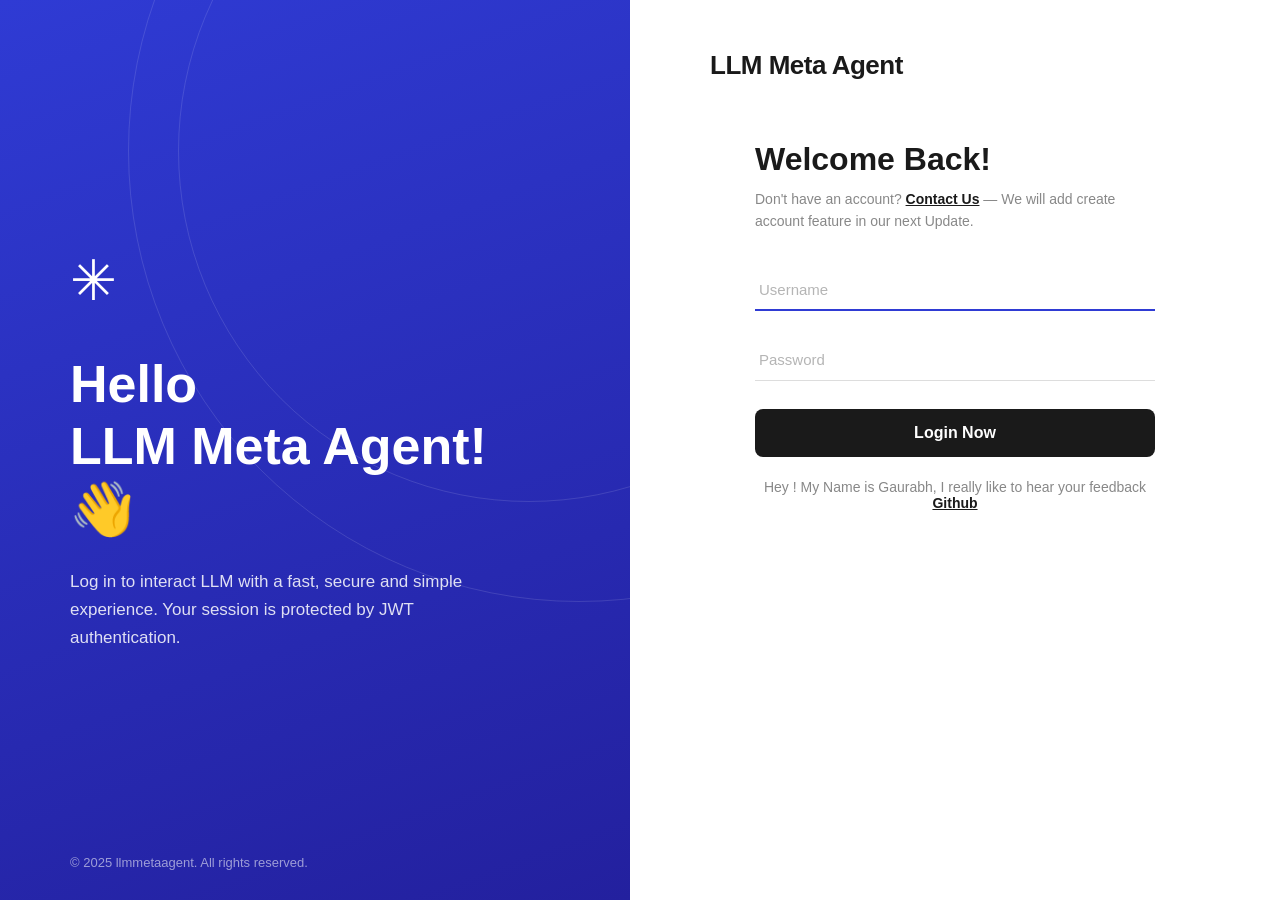
==== src/main/resources/static/login.html @ 144e79e6 "docs & config: update README.md and add test.html to gitignore" ====
<!DOCTYPE html>
<html lang="en">
<head>
    <meta charset="UTF-8">
    <meta name="viewport" content="width=device-width, initial-scale=1.0">
    <title>Sign In</title>
    <style>
        * { margin: 0; padding: 0; box-sizing: border-box; }

        body {
            font-family: 'Segoe UI', Arial, sans-serif;
            min-height: 100vh;
            display: flex;
        }

        /* ── LEFT: brand panel ── */
        .brand-panel {
            flex: 1;
            background: linear-gradient(160deg, #2f3bd4 0%, #23209e 100%);
            color: white;
            display: flex;
            flex-direction: column;
            justify-content: center;
            padding: 60px 70px;
            position: relative;
            overflow: hidden;
        }

        /* decorative curved lines (like  background arcs) */
        .brand-panel::before,
        .brand-panel::after {
            content: "";
            position: absolute;
            border: 1px solid rgba(255,255,255,0.12);
            border-radius: 50%;
        }

        .brand-panel::before {
            width: 700px; height: 700px;
            top: -200px; right: -250px;
        }

        .brand-panel::after {
            width: 900px; height: 900px;
            top: -300px; right: -400px;
        }

        .brand-icon {
            font-size: 56px;
            margin-bottom: 40px;
        }

        .brand-panel h1 {
            font-size: 52px;
            line-height: 1.2;
            margin-bottom: 28px;
            position: relative;
        }

        .brand-panel p {
            font-size: 17px;
            line-height: 1.65;
            opacity: 0.85;
            max-width: 420px;
            position: relative;
        }

        .copyright {
            position: absolute;
            bottom: 30px;
            left: 70px;
            font-size: 13px;
            opacity: 0.55;
        }

        /* ── RIGHT: form panel ── */
        .form-panel {
            flex: 1;
            background: white;
            display: flex;
            flex-direction: column;
            padding: 50px 80px;
            overflow-y: auto;
        }

        .form-logo {
            font-size: 26px;
            font-weight: 800;
            color: #1a1a1a;
            letter-spacing: -0.5px;
            margin-bottom: 60px;
        }

        .form-content {
            max-width: 400px;
            width: 100%;
            margin: 0 auto;
        }

        .form-content h1 {
            font-size: 32px;
            color: #1a1a1a;
            margin-bottom: 10px;
        }

        .form-content .register-line {
            font-size: 14px;
            color: #888;
            line-height: 1.6;
            margin-bottom: 36px;
        }

        .form-content .register-link {
            color: #1a1a1a;
            font-weight: 600;
            text-decoration: underline;
        }

        /* fields — underline style like SaleSkip */
        .field { margin-bottom: 28px; }

        .field input {
            width: 100%;
            padding: 12px 4px;
            border: none;
            border-bottom: 1.5px solid #ddd;
            font-size: 15px;
            color: #222;
            background: transparent;
            transition: border-color 0.2s;
        }

        .field input:focus {
            outline: none;
            border-bottom: 2px solid #2f3bd4;
            padding-bottom: 11px;      /* compensate border thickness */
        }

        .field input::placeholder { color: #b5b5b5; }

        /* error — Lambda style inline red text */
        #errorMsg {
            display: none;
            color: #e5493a;
            font-size: 14px;
            margin-bottom: 20px;
        }
        #errorMsg::before { content: "ⓘ "; }

        /* dark CTA */
        .login-btn {
            width: 100%;
            padding: 15px;
            background: #1a1a1a;
            color: white;
            border: none;
            border-radius: 8px;
            font-size: 16px;
            font-weight: 600;
            cursor: pointer;
            transition: background 0.2s, transform 0.15s;
        }

        .login-btn:hover { background: #000; transform: translateY(-1px); }

        .forgot {
            text-align: center;
            margin-top: 22px;
            font-size: 14px;
            color: #888;
        }

        .forgot a { color: #1a1a1a; font-weight: 600; }

        @media (max-width: 800px) {
            .brand-panel { display: none; }
        }
    </style>
</head>
<body>

    <!-- LEFT brand panel -->
    <div class="brand-panel">
        <div class="brand-icon">✳</div>
        <h1>Hello<br>LLM Meta Agent! 👋</h1>
        <p>Log in to interact LLM with a fast, secure and
           simple experience. Your session is protected by JWT authentication.</p>
        <div class="copyright">© 2025 llmmetaagent. All rights reserved.</div>
    </div>

    <!-- RIGHT form panel -->
    <div class="form-panel">
        <div class="form-logo">LLM Meta Agent</div>

        <div class="form-content">
            <h1>Welcome Back!</h1>
            <p class="register-line">
                Don't have an account?
                <a class="register-link" href="github.com/gaurabhkr"> Contact Us</a> —
                We will add create account feature in our next Update.
            </p>

            <div id="errorMsg">Incorrect username or password. Please check and try again</div>

            <form action="/api/login" method="POST">
                <div class="field">
                    <input type="text" id="username" name="username"
                           placeholder="Username" required autofocus>
                </div>

                <div class="field">
                    <input type="password" id="password" name="password"
                           placeholder="Password" required>
                </div>

                <button type="submit" class="login-btn">Login Now</button>
            </form>

            <p class="forgot">Hey ! My Name is Gaurabh, I really like to hear your feedback <a href="github.com/gaurabhkr">Github</a></p>
        </div>
    </div>

    <script>
        if (window.location.search.includes("error=true")) {
            document.getElementById("errorMsg").style.display = "block";
        }
    </script>

</body>
</html>
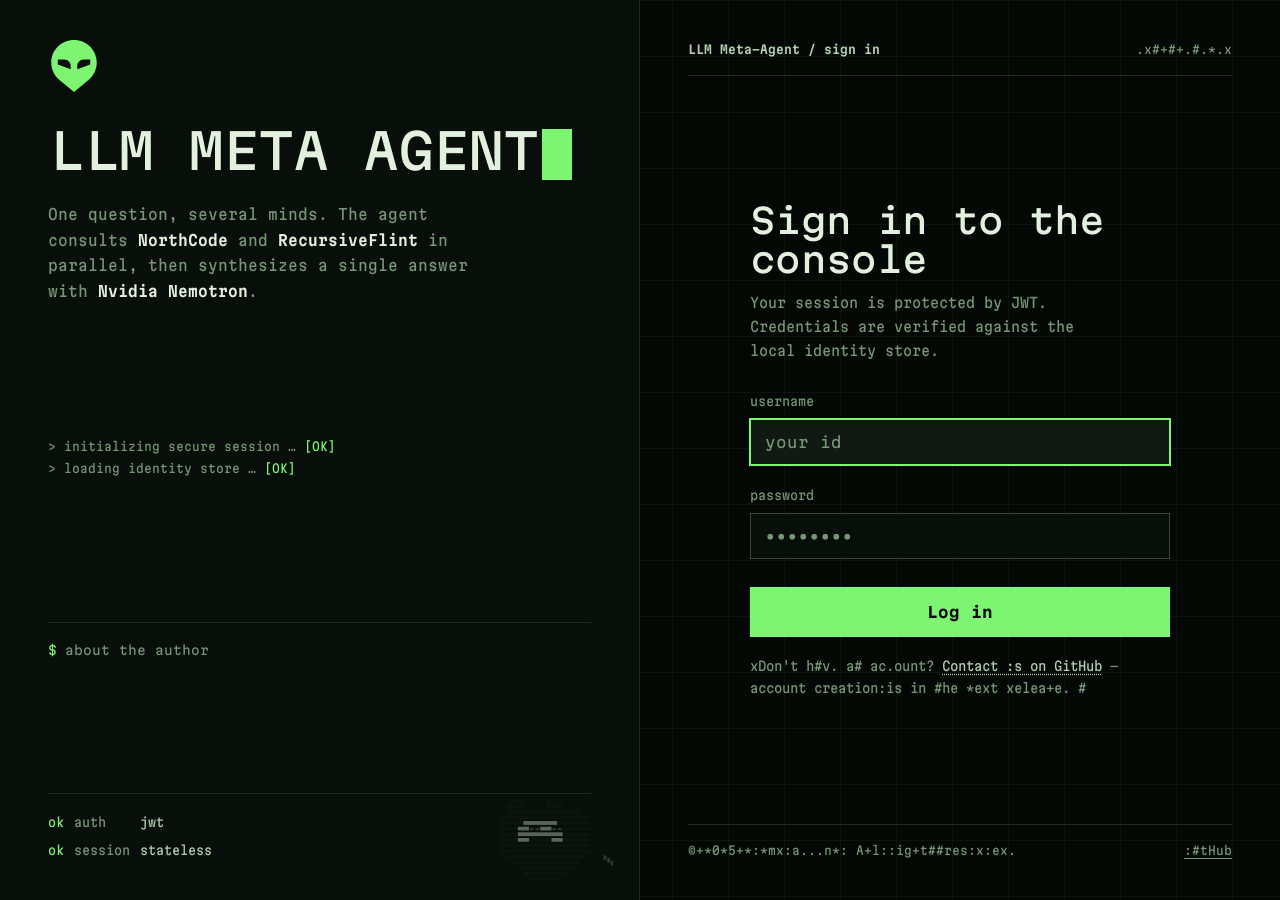
==== commit 3a49fb6e: "Update .gitignore, index.html, and login.html" ====
--- a/src/main/resources/static/login.html
+++ b/src/main/resources/static/login.html
@@ -1,230 +1,864 @@
 <!DOCTYPE html>
 <html lang="en">
 <head>
-    <meta charset="UTF-8">
-    <meta name="viewport" content="width=device-width, initial-scale=1.0">
-    <title>Sign In</title>
-    <style>
-        * { margin: 0; padding: 0; box-sizing: border-box; }
-
-        body {
-            font-family: 'Segoe UI', Arial, sans-serif;
-            min-height: 100vh;
-            display: flex;
-        }
-
-        /* ── LEFT: brand panel ── */
-        .brand-panel {
-            flex: 1;
-            background: linear-gradient(160deg, #2f3bd4 0%, #23209e 100%);
-            color: white;
-            display: flex;
-            flex-direction: column;
-            justify-content: center;
-            padding: 60px 70px;
-            position: relative;
-            overflow: hidden;
-        }
-
-        /* decorative curved lines (like  background arcs) */
-        .brand-panel::before,
-        .brand-panel::after {
-            content: "";
-            position: absolute;
-            border: 1px solid rgba(255,255,255,0.12);
-            border-radius: 50%;
-        }
-
-        .brand-panel::before {
-            width: 700px; height: 700px;
-            top: -200px; right: -250px;
-        }
-
-        .brand-panel::after {
-            width: 900px; height: 900px;
-            top: -300px; right: -400px;
-        }
-
-        .brand-icon {
-            font-size: 56px;
-            margin-bottom: 40px;
-        }
-
-        .brand-panel h1 {
-            font-size: 52px;
-            line-height: 1.2;
-            margin-bottom: 28px;
-            position: relative;
-        }
-
-        .brand-panel p {
-            font-size: 17px;
-            line-height: 1.65;
-            opacity: 0.85;
-            max-width: 420px;
-            position: relative;
-        }
-
-        .copyright {
-            position: absolute;
-            bottom: 30px;
-            left: 70px;
-            font-size: 13px;
-            opacity: 0.55;
-        }
-
-        /* ── RIGHT: form panel ── */
-        .form-panel {
-            flex: 1;
-            background: white;
-            display: flex;
-            flex-direction: column;
-            padding: 50px 80px;
-            overflow-y: auto;
-        }
-
-        .form-logo {
-            font-size: 26px;
-            font-weight: 800;
-            color: #1a1a1a;
-            letter-spacing: -0.5px;
-            margin-bottom: 60px;
-        }
-
-        .form-content {
-            max-width: 400px;
-            width: 100%;
-            margin: 0 auto;
-        }
-
-        .form-content h1 {
-            font-size: 32px;
-            color: #1a1a1a;
-            margin-bottom: 10px;
-        }
-
-        .form-content .register-line {
-            font-size: 14px;
-            color: #888;
-            line-height: 1.6;
-            margin-bottom: 36px;
-        }
-
-        .form-content .register-link {
-            color: #1a1a1a;
-            font-weight: 600;
-            text-decoration: underline;
-        }
-
-        /* fields — underline style like SaleSkip */
-        .field { margin-bottom: 28px; }
-
-        .field input {
-            width: 100%;
-            padding: 12px 4px;
-            border: none;
-            border-bottom: 1.5px solid #ddd;
-            font-size: 15px;
-            color: #222;
-            background: transparent;
-            transition: border-color 0.2s;
-        }
-
-        .field input:focus {
-            outline: none;
-            border-bottom: 2px solid #2f3bd4;
-            padding-bottom: 11px;      /* compensate border thickness */
-        }
-
-        .field input::placeholder { color: #b5b5b5; }
-
-        /* error — Lambda style inline red text */
-        #errorMsg {
-            display: none;
-            color: #e5493a;
-            font-size: 14px;
-            margin-bottom: 20px;
-        }
-        #errorMsg::before { content: "ⓘ "; }
-
-        /* dark CTA */
-        .login-btn {
-            width: 100%;
-            padding: 15px;
-            background: #1a1a1a;
-            color: white;
-            border: none;
-            border-radius: 8px;
-            font-size: 16px;
-            font-weight: 600;
-            cursor: pointer;
-            transition: background 0.2s, transform 0.15s;
-        }
-
-        .login-btn:hover { background: #000; transform: translateY(-1px); }
-
-        .forgot {
-            text-align: center;
-            margin-top: 22px;
-            font-size: 14px;
-            color: #888;
-        }
-
-        .forgot a { color: #1a1a1a; font-weight: 600; }
-
-        @media (max-width: 800px) {
-            .brand-panel { display: none; }
-        }
-    </style>
+<meta charset="UTF-8">
+<meta name="viewport" content="width=device-width, initial-scale=1.0">
+<title>LLM Meta-Agent — Sign in</title>
+<meta name="description" content="Sign in to the LLM Meta-Agent console. JWT-protected, stateless session.">
+<link rel="preconnect" href="https://fonts.googleapis.com">
+<link rel="preconnect" href="https://fonts.gstatic.com" crossorigin>
+<link href="https://fonts.googleapis.com/css2?family=Martian+Mono:wdth,wght@75..112.5,400..700&display=swap" rel="stylesheet">
+<style>
+/* Hallmark · v2.0.0 · theme: terminal · deal: manual (no Node) · redesign: full · file: login.html */
+/* critique: dense two-column console sign-in; left pane carries brand and ambient motion, right pane the form */
+/* ════════════════════════════════════════════════════════════
+   LLM Meta-Agent — terminal-inspired sign-in
+   One ground, one ink, one accent. Martian Mono only.
+   Square corners, crisp borders, faint grid texture; no scanlines.
+   ════════════════════════════════════════════════════════════ */
+:root {
+  --color-paper: oklch(12.5% 0.012 150);
+  --color-paper-2: oklch(16% 0.016 150);
+  --color-paper-3: oklch(20.5% 0.022 150);
+  --color-ink: oklch(94% 0.03 140);
+  --color-ink-2: oklch(82% 0.05 142);
+  --color-muted: oklch(64% 0.06 145);
+  --color-rule: oklch(27% 0.028 148);
+  --color-rule-2: oklch(38% 0.045 146);
+  --color-accent: oklch(87% 0.2 142);
+  --color-accent-ink: oklch(14% 0.02 150);
+  --color-accent-hover: oklch(91% 0.17 142);
+  --color-focus: oklch(87% 0.2 142);
+  --color-accent-wash: oklch(23% 0.06 145);
+
+  --font-display: "Martian Mono", ui-monospace, "SFMono-Regular", "Cascadia Mono", Menlo, Consolas, monospace;
+
+  --tracking-display: -0.02em;
+  --display-weight: 500;
+  --stretch-display: 112.5%;
+  --stretch-body: 87.5%;
+}
+
+* { box-sizing: border-box; margin: 0; padding: 0; }
+html, body { height: 100%; overflow-x: clip; }
+
+body {
+  font-family: var(--font-display);
+  font-size: 15px;
+  font-stretch: var(--stretch-body);
+  line-height: 1.6;
+  color: var(--color-ink);
+  background: var(--color-paper);
+  font-variant-numeric: tabular-nums;
+  -webkit-font-smoothing: antialiased;
+  text-rendering: optimizeLegibility;
+  overflow-x: hidden;
+}
+
+::selection { background: color-mix(in oklch, var(--color-accent) 25%, transparent); }
+
+:focus-visible { outline: 2px solid var(--color-focus); outline-offset: 2px; }
+input:focus-visible, .submit:focus-visible { outline: none; }
+
+/* ── Texture: faint grid ── */
+.tex {
+  position: fixed;
+  inset: 0;
+  pointer-events: none;
+  z-index: 0;
+}
+.tex-grid {
+  background-image:
+    linear-gradient(to right, color-mix(in oklch, var(--color-rule) 35%, transparent) 1px, transparent 1px),
+    linear-gradient(to bottom, color-mix(in oklch, var(--color-rule) 35%, transparent) 1px, transparent 1px);
+  background-size: 56px 56px;
+}
+
+/* ── Layout ── */
+.shell {
+  position: relative;
+  z-index: 1;
+  height: 100vh;
+  height: 100dvh;
+  display: grid;
+  grid-template-columns: minmax(0, 1fr) minmax(0, 1fr);
+  grid-template-rows: minmax(0, 1fr);
+}
+
+/* ── Left: brand / status pane ── */
+.brand {
+  background: var(--color-paper-2);
+  border-right: 1px solid var(--color-rule);
+  padding: 40px 48px;
+  display: flex;
+  flex-direction: column;
+  justify-content: space-between;
+  gap: 36px;
+  min-height: 0;
+  overflow: hidden;
+}
+
+.brand-mark {
+  width: 52px;
+  height: 52px;
+  color: var(--color-accent);
+  margin-bottom: 32px;
+}
+.brand-mark svg { width: 100%; height: 100%; display: block; }
+
+.brand h1 {
+  font-size: clamp(28px, 3.8vw, 54px);
+  font-weight: var(--display-weight);
+  font-stretch: var(--stretch-display);
+  letter-spacing: var(--tracking-display);
+  line-height: 1.12;
+  margin-bottom: 22px;
+}
+.brand h1 .caret {
+  display: inline-block;
+  width: 0.62em;
+  height: 1.05em;
+  margin-left: 4px;
+  vertical-align: text-bottom;
+  background: var(--color-accent);
+  animation: blink 1.1s steps(1) infinite;
+}
+@keyframes blink { 50% { opacity: 0; } }
+
+.brand p {
+  color: var(--color-muted);
+  font-size: clamp(15px, 1.15vw, 18px);
+  max-width: 44ch;
+  line-height: 1.7;
+}
+.brand p strong { color: var(--color-ink); font-weight: 600; }
+
+.status {
+  display: flex;
+  flex-direction: column;
+  gap: 8px;
+  padding-top: 18px;
+  border-top: 1px solid var(--color-rule);
+  font-size: 12.5px;
+}
+.s-row {
+  display: flex;
+  align-items: baseline;
+  gap: 10px;
+  animation: srowIn 0.5s ease both;
+}
+.s-row:nth-child(2) { animation-delay: 0.12s; }
+.s-row:nth-child(3) { animation-delay: 0.24s; }
+@keyframes srowIn {
+  from { opacity: 0; transform: translateY(4px); }
+  to { opacity: 1; transform: none; }
+}
+.s-tag { color: var(--color-accent); }
+.s-key { color: var(--color-muted); min-width: 7ch; }
+.s-val { color: var(--color-ink-2); }
+
+.expander {
+  border-top: 1px solid var(--color-rule);
+  padding-top: 14px;
+}
+.expander-btn {
+  background: none;
+  border: 0;
+  padding: 0;
+  font-family: inherit;
+  font-size: 12.5px;
+  color: var(--color-muted);
+  cursor: pointer;
+  display: inline-flex;
+  align-items: center;
+  gap: 8px;
+}
+.expander-btn::before { content: "$ "; color: var(--color-accent); }
+.expander-btn:hover { color: var(--color-accent); }
+.expander-body {
+  margin-top: 10px;
+  font-size: 12.5px;
+  line-height: 1.7;
+  color: var(--color-muted);
+  max-width: 40ch;
+}
+
+.bootlog {
+  font-size: 12px;
+  line-height: 1.8;
+  color: var(--color-muted);
+  min-height: 4.5em;
+  white-space: pre-wrap;
+}
+.bootlog .ok { color: var(--color-accent); }
+
+/* ── Right: form pane ── */
+.form-pane {
+  display: flex;
+  flex-direction: column;
+  padding: 40px 48px;
+  min-height: 0;
+  overflow-y: auto;
+  scrollbar-width: none;
+}
+.form-pane::-webkit-scrollbar { display: none; }
+
+.topline {
+  display: flex;
+  align-items: baseline;
+  justify-content: space-between;
+  gap: 16px;
+  flex-wrap: wrap;
+  font-size: 12px;
+  color: var(--color-muted);
+  padding-bottom: 16px;
+  border-bottom: 1px solid var(--color-rule);
+}
+.topline .brand-name { color: var(--color-ink-2); font-weight: 600; }
+.clock { white-space: nowrap; }
+
+.form-wrap {
+  flex: 1;
+  display: flex;
+  flex-direction: column;
+  justify-content: center;
+  max-width: 420px;
+  width: 100%;
+  margin: 0 auto;
+  padding: 28px 0;
+}
+
+h2 {
+  font-size: clamp(26px, 3.4vw, 34px);
+  font-weight: var(--display-weight);
+  font-stretch: var(--stretch-display);
+  letter-spacing: var(--tracking-display);
+  line-height: 1.15;
+  margin-bottom: 12px;
+}
+.form-sub {
+  color: var(--color-muted);
+  font-size: 14px;
+  margin-bottom: 28px;
+  max-width: 40ch;
+  line-height: 1.7;
+}
+
+/* ── Error line ── */
+.errline {
+  display: none;
+  align-items: flex-start;
+  gap: 10px;
+  margin-bottom: 24px;
+  padding: 12px 14px;
+  background: var(--color-accent-wash);
+  border-left: 2px solid var(--color-rule-2);
+  color: var(--color-muted);
+  font-size: 13.5px;
+  line-height: 1.5;
+}
+.errline.show { display: flex; }
+.errline .tag { color: var(--color-muted); font-weight: 700; white-space: nowrap; }
+
+/* ── Fields ── */
+.field { margin-bottom: 20px; }
+.field label {
+  display: block;
+  font-size: 12.5px;
+  color: var(--color-muted);
+  margin-bottom: 8px;
+  letter-spacing: 0;
+}
+.field input {
+  width: 100%;
+  background: var(--color-paper-2);
+  border: 1px solid var(--color-rule-2);
+  border-radius: 0;
+  padding: 13px 14px;
+  font-family: inherit;
+  font-size: 15px;
+  color: var(--color-ink);
+  caret-color: var(--color-accent);
+  transition: border-color 140ms ease, background 140ms ease;
+}
+.field input::placeholder { color: var(--color-muted); }
+.field input:hover { border-color: color-mix(in oklch, var(--color-accent) 45%, transparent); }
+.field input:focus {
+  outline: none;
+  border-color: var(--color-accent);
+  background: var(--color-paper-3);
+  box-shadow: 0 0 0 1px var(--color-accent);
+}
+
+/* ── Submit ── */
+.submit {
+  position: relative;
+  overflow: hidden;
+  width: 100%;
+  margin-top: 8px;
+  padding: 15px 18px;
+  background: var(--color-accent);
+  border: 1px solid var(--color-accent);
+  border-radius: 0;
+  color: var(--color-accent-ink);
+  font-family: inherit;
+  font-size: 15px;
+  font-weight: 700;
+  letter-spacing: 0;
+  cursor: pointer;
+  transition: background-color 100ms steps(1), transform 90ms ease;
+  text-align: center;
+}
+.submit .scan {
+  position: absolute;
+  top: 0;
+  bottom: 0;
+  left: 0;
+  width: 40%;
+  background: color-mix(in oklch, var(--color-accent-ink) 20%, transparent);
+  transform: translateX(-120%) skewX(-20deg);
+  transition: transform 0.5s ease;
+  pointer-events: none;
+}
+.submit:hover:not(:disabled) .scan { transform: translateX(320%) skewX(-20deg); }
+.submit:hover:not(:disabled) { background: var(--color-accent-hover); }
+.submit:active:not(:disabled) { transform: translateY(1px); }
+.submit:disabled { opacity: 0.55; cursor: progress; }
+.submit:focus-visible {
+  outline: none;
+  box-shadow: 0 0 0 2px var(--color-paper), 0 0 0 4px var(--color-focus);
+}
+.submit .prog {
+  position: absolute;
+  left: 0;
+  bottom: 0;
+  height: 2px;
+  width: 100%;
+  background: var(--color-accent-ink);
+  opacity: 0;
+  transform: scaleX(0);
+  transform-origin: left center;
+}
+.submit.busy .prog {
+  opacity: 0.3;
+  animation: proggrow 1.4s ease-in-out infinite;
+}
+@keyframes proggrow {
+  0% { transform: scaleX(0); }
+  50% { transform: scaleX(0.72); }
+  100% { transform: scaleX(1); }
+}
+.submit .spinner { display: none; }
+.submit.busy .spinner {
+  display: inline-block;
+  width: 1em;
+  height: 1em;
+  vertical-align: -0.15em;
+  margin-right: 8px;
+  border: 1.5px solid var(--color-accent-ink);
+  border-top-color: transparent;
+  animation: spin 0.8s linear infinite;
+}
+@keyframes spin { to { transform: rotate(360deg); } }
+
+/* ── Help / contact ── */
+.helpline {
+  margin-top: 18px;
+  font-size: 13px;
+  color: var(--color-muted);
+  line-height: 1.7;
+}
+.helpline a {
+  color: var(--color-ink-2);
+  text-decoration: underline;
+  text-underline-offset: 3px;
+  text-decoration-style: dotted;
+}
+.helpline a:hover { color: var(--color-accent); }
+
+/* ── Footer ── */
+.foot {
+  display: flex;
+  align-items: center;
+  justify-content: space-between;
+  gap: 12px;
+  flex-wrap: wrap;
+  padding-top: 16px;
+  border-top: 1px solid var(--color-rule);
+  font-size: 12px;
+  color: var(--color-muted);
+}
+.foot a { color: var(--color-muted); text-decoration: underline; text-underline-offset: 3px; }
+.foot a:hover { color: var(--color-accent); }
+
+/* ── Decorative pixel cat (background) ── */
+.brand { position: relative; }
+.brand > div { position: relative; z-index: 1; }
+.cat-stage {
+  position: absolute;
+  right: 26px;
+  bottom: 18px;
+  width: 112px;
+  height: 90px;
+  z-index: 0;
+  opacity: 0.5;
+  pointer-events: none;
+}
+.field { position: relative; }
+
+/* ── Responsive ── */
+@media (max-width: 820px) {
+  .shell { grid-template-columns: 1fr; grid-template-rows: auto; height: auto; min-height: 100dvh; }
+  .brand {
+    flex-direction: row;
+    align-items: center;
+    flex-wrap: wrap;
+    border-right: none;
+    border-bottom: 1px solid var(--color-rule);
+    padding: 16px 20px;
+    gap: 12px;
+  }
+  .brand > div:first-child {
+    display: flex;
+    align-items: center;
+    gap: 14px;
+  }
+  .brand-mark { width: 28px; height: 28px; margin-bottom: 0; }
+  .brand h1 { font-size: 17px; margin-bottom: 0; }
+  .brand p { display: none; }
+  .bootlog { display: none; }
+  .status { display: none; }
+  .form-pane { padding: 20px 20px 18px; min-height: 0; }
+  .form-wrap { padding: 20px 0 10px; max-width: 360px; }
+  h2 { font-size: 24px; }
+  .form-sub { font-size: 13px; margin-bottom: 18px; }
+  .field { margin-bottom: 14px; }
+  .field input { padding: 11px 12px; font-size: 14px; }
+  .submit { padding: 13px 14px; font-size: 14px; }
+  .helpline { margin-top: 12px; font-size: 12.5px; }
+  .cat-stage { display: none; }
+  .expander { display: none; }
+  .foot { flex-direction: column; align-items: flex-start; }
+}
+
+@media (min-width: 821px) {
+  body { overflow: hidden; }
+}
+
+@media (min-width: 821px) and (max-height: 780px) {
+  .brand { padding: 26px 44px; gap: 24px; }
+  .brand-mark { width: 34px; height: 34px; margin-bottom: 14px; }
+  .brand h1 { font-size: 21px; }
+  .brand p { font-size: 13px; }
+  .bootlog { min-height: 3.6em; }
+  .form-pane { padding: 26px 44px; }
+  .form-wrap { padding: 14px 0 8px; }
+  h2 { font-size: 25px; }
+  .form-sub { margin-bottom: 18px; }
+  .field { margin-bottom: 14px; }
+  .helpline { margin-top: 12px; }
+}
+
+@media (max-width: 400px) {
+  .form-pane { padding: 26px 20px 22px; }
+  .brand { padding: 26px 20px 22px; }
+  .topline { flex-direction: column; align-items: flex-start; }
+  .cat-stage { display: none; }
+}
+
+/* ── Reduced motion ── */
+@media (prefers-reduced-motion: reduce) {
+  *, *::before, *::after {
+    animation-duration: 0.01ms !important;
+    animation-iteration-count: 1 !important;
+    transition-duration: 0.01ms !important;
+  }
+}
+</style>
 </head>
 <body>
 
-    <!-- LEFT brand panel -->
-    <div class="brand-panel">
-        <div class="brand-icon">✳</div>
-        <h1>Hello<br>LLM Meta Agent! 👋</h1>
-        <p>Log in to interact LLM with a fast, secure and
-           simple experience. Your session is protected by JWT authentication.</p>
-        <div class="copyright">© 2025 llmmetaagent. All rights reserved.</div>
+<div class="tex tex-grid" aria-hidden="true"></div>
+
+<div class="shell">
+
+  <!-- ── Brand / status pane ── -->
+  <section class="brand" aria-label="About">
+    <canvas class="cat-stage" id="cat" aria-hidden="true"></canvas>
+    <div>
+      <div class="brand-mark" aria-hidden="true">
+        <svg viewBox="0 0 16 16" fill="none">
+          <path fill-rule="evenodd" clip-rule="evenodd" d="M8 16L3.54223 12.3383C1.93278 11.0162 1 9.04287 1 6.96005C1 3.11612 4.15607 0 8 0C11.8439 0 15 3.11612 15 6.96005C15 9.04287 14.0672 11.0162 12.4578 12.3383L8 16ZM3 6H5C6.10457 6 7 6.89543 7 8V9L3 7.5V6ZM11 6C9.89543 6 9 6.89543 9 8V9L13 7.5V6H11Z" fill="currentColor"/>
+        </svg>
+      </div>
+      <h1 id="brand-title"><span id="brand-type"></span><span class="caret" aria-hidden="true"></span></h1>
+      <p>
+        One question, several minds. The agent consults
+        <strong>NorthCode</strong> and <strong>RecursiveFlint</strong> in parallel,
+        then synthesizes a single answer with <strong>Nvidia Nemotron</strong>.
+      </p>
     </div>
 
-    <!-- RIGHT form panel -->
-    <div class="form-panel">
-        <div class="form-logo">LLM Meta Agent</div>
-
-        <div class="form-content">
-            <h1>Welcome Back!</h1>
-            <p class="register-line">
-                Don't have an account?
-                <a class="register-link" href="github.com/gaurabhkr"> Contact Us</a> —
-                We will add create account feature in our next Update.
-            </p>
-
-            <div id="errorMsg">Incorrect username or password. Please check and try again</div>
-
-            <form action="/api/login" method="POST">
-                <div class="field">
-                    <input type="text" id="username" name="username"
-                           placeholder="Username" required autofocus>
-                </div>
-
-                <div class="field">
-                    <input type="password" id="password" name="password"
-                           placeholder="Password" required>
-                </div>
-
-                <button type="submit" class="login-btn">Login Now</button>
-            </form>
-
-            <p class="forgot">Hey ! My Name is Gaurabh, I really like to hear your feedback <a href="github.com/gaurabhkr">Github</a></p>
+    <div class="bootlog" id="bootlog" aria-hidden="true"></div>
+
+    <div class="expander">
+      <button type="button" class="expander-btn" id="explainer-btn" aria-expanded="false">
+        about the author
+      </button>
+      <div class="expander-body" id="explainer-body" hidden>
+        <p>
+          Built by Gaurabh, known on GitHub as @gaurabhkr. He enjoys hearing feedback
+          and keeps refining this project in the open.
+        </p>
+      </div>
+    </div>
+
+    <div class="status" aria-label="System status">
+      <div class="s-row"><span class="s-tag">ok</span><span class="s-key">auth</span><span class="s-val">jwt</span></div>
+      <div class="s-row"><span class="s-tag">ok</span><span class="s-key">session</span><span class="s-val">stateless</span></div>
+    </div>
+  </section>
+
+  <!-- ── Form pane ── -->
+  <main class="form-pane">
+    <div class="topline">
+      <span class="brand-name">LLM Meta-Agent / sign in</span>
+      <span class="clock" id="clock">--:--:-- UTC</span>
+    </div>
+
+    <div class="form-wrap">
+      <h2>Sign in to the console</h2>
+      <p class="form-sub">Your session is protected by JWT. Credentials are verified against the local identity store.</p>
+
+      <div class="errline" id="errline" role="alert" aria-live="polite">
+        <span class="tag">! fail</span>
+        <span id="errmsg">authentication rejected — check username and password</span>
+      </div>
+
+      <form action="/api/login" method="POST" id="login-form" novalidate>
+        <div class="field">
+          <label for="username">username</label>
+          <input type="text" id="username" name="username"
+                 placeholder="your id" autocomplete="username" required autofocus>
         </div>
+
+        <div class="field">
+          <label for="password">password</label>
+          <input type="password" id="password" name="password"
+                 placeholder="••••••••" autocomplete="current-password" required>
+        </div>
+
+        <button type="submit" class="submit" id="submit-btn">
+          <span class="scan" aria-hidden="true"></span>
+          <span class="prog" aria-hidden="true"></span>
+          <span class="spinner" aria-hidden="true"></span>
+          <span class="submit-label">Log in</span>
+        </button>
+      </form>
+
+      <p class="helpline">
+        Don't have an account? <a href="https://github.com/gaurabhkr">Contact us on GitHub</a>
+        — account creation is in the next release.
+      </p>
     </div>
 
-    <script>
-        if (window.location.search.includes("error=true")) {
-            document.getElementById("errorMsg").style.display = "block";
+    <footer class="foot">
+      <span>© 2025 llmmetaagent. All rights reserved.</span>
+      <a href="https://github.com/gaurabhkr" target="_blank" rel="noopener">GitHub</a>
+    </footer>
+  </main>
+</div>
+
+<noscript>
+  <p style="padding:16px">JavaScript is disabled — the form still works and posts to /api/login.</p>
+</noscript>
+
+<script>
+(function () {
+  'use strict';
+
+  var RM = window.matchMedia && window.matchMedia('(prefers-reduced-motion: reduce)').matches;
+
+  /* ── Decorative pixel cat (canvas, no dependencies) ── */
+  var catCanvas = document.getElementById('cat');
+  if (catCanvas && window.CanvasRenderingContext2D) {
+    (function () {
+      var SPRITE = [
+        '....................',
+        '..KK....KK..........',
+        '.KKK....KKK.........',
+        '.KKKKKKKKKKKKK......',
+        'KKKKKKKKKKKKKKKK....',
+        'KKKKLLLLLLKKKKKK....',
+        'KKKLLEELLEEKKKKK....',
+        'KKKLLLLLLLLKKKKK....',
+        'KKKLLKKKKLLKKKKK....',
+        'KKKKKKKKKKKKKKKK....',
+        'KKKKKKKKKKKKKKKK....',
+        '.KKKKKKKKKKKKKK.....',
+        '..KKKKKKKKKKKK......',
+        '...KKKKKKKKKK.......',
+        '....KKKKKKKK........',
+        '.....KKKKKK.........'
+      ];
+      var W = 20, H = 16, S = 6;
+      var PAL = { K: '#111713', G: '#58635c', L: '#aab5ad', E: '#d8e3dc' };
+      var dpr = Math.min(window.devicePixelRatio || 1, 2);
+      catCanvas.width = W * S * dpr;
+      catCanvas.height = H * S * dpr;
+      var ctx = catCanvas.getContext('2d');
+      ctx.scale(dpr, dpr);
+
+      var running = !RM;
+      var nextBlink = 2600 + Math.random() * 2600;
+      var blinkUntil = 0;
+      var nextGlitch = 7000 + Math.random() * 5000;
+      var glitchUntil = 0, glitchRow = 0;
+
+      function drawCat(blink, glitch) {
+        ctx.clearRect(0, 0, W * S, H * S);
+        var oy = glitch ? (glitchRow % 2 ? 1 : -1) : 0;
+        for (var r = 0; r < H; r++) {
+          var row = SPRITE[r];
+          for (var c = 0; c < W; c++) {
+            var ch = row.charAt(c);
+            if (ch === '.') continue;
+            var x = c * S, y = r * S + oy;
+            if (ch === 'E') {
+              ctx.fillStyle = blink ? PAL.L : PAL.E;
+              if (blink) ctx.fillRect(x + 1, y + 3, S - 2, 1);
+              else ctx.fillRect(x + 1, y + 2, S - 2, S - 3);
+              continue;
+            }
+            ctx.fillStyle = PAL[ch] || PAL.G;
+            ctx.fillRect(x, y + 1, S, S - 2); // horizontal scanline cells
+          }
         }
-    </script>
-
+        // tail (swishes gently)
+        var t = performance.now() / 1000;
+        var sway = Math.sin(t * 1.2) * 3;
+        for (var i = 0; i < 4; i++) {
+          ctx.fillStyle = PAL.G;
+          ctx.fillRect(18 * S + i * 4 + sway * 0.6, 11 * S + i * 3 + sway * 0.5, 3, 5);
+        }
+        if (glitch) {
+          ctx.fillStyle = 'rgba(210, 225, 216, 0.22)';
+          ctx.fillRect(0, glitchRow * S, W * S, 2);
+        }
+      }
+
+      function loop(now) {
+        if (!running) return;
+        requestAnimationFrame(loop);
+        var blink = now > blinkUntil;
+        var glitch = now < glitchUntil;
+        if (now > nextBlink) {
+          blinkUntil = now + 220;
+          nextBlink = now + 3200 + Math.random() * 3000;
+        }
+        if (now > nextGlitch) {
+          glitchUntil = now + 130;
+          glitchRow = (Math.random() * H) | 0;
+          nextGlitch = now + 7000 + Math.random() * 6000;
+        }
+        drawCat(blink, glitch);
+      }
+
+      if (running) requestAnimationFrame(loop);
+      else drawCat(false, false);
+
+      document.addEventListener('visibilitychange', function () {
+        running = !RM && !document.hidden;
+        if (running) requestAnimationFrame(loop);
+      });
+    })();
+  }
+
+  /* ── Expandable explainer ── */
+  var explainBtn = document.getElementById('explainer-btn');
+  var explainBody = document.getElementById('explainer-body');
+  var explainRevealed = false;
+  if (explainBtn && explainBody) {
+    explainBtn.addEventListener('click', function () {
+      var open = explainBtn.getAttribute('aria-expanded') !== 'true';
+      explainBtn.setAttribute('aria-expanded', String(open));
+      explainBody.hidden = !open;
+      if (open && !explainRevealed) {
+        explainRevealed = true;
+        scrambleReveal(explainBody, 0.7, 0.1, true);
+      }
+    });
+  }
+
+  /* ── Scramble-reveal (vanilla JS port of React Bits ScrambledText intro) ── */
+  function scrambleReveal(root, dur, delay, setAria) {
+    if (!root || RM) return;
+    var nodes = [];
+    var walker = document.createTreeWalker(root, NodeFilter.SHOW_TEXT);
+    while (walker.nextNode()) {
+      var n = walker.currentNode;
+      if (n.textContent && n.textContent.trim()) nodes.push(n);
+    }
+    if (!nodes.length) return;
+    var originals = nodes.map(function (n) { return n.textContent; });
+    var flat = originals.join('');
+    if (setAria) root.setAttribute('aria-label', flat);
+    var thresholds = [];
+    for (var i = 0; i < flat.length; i++) thresholds.push(Math.random());
+    var CHARS = '.:*#x+';
+    var start = null;
+
+    function frame(now) {
+      if (start === null) start = now;
+      var p = Math.min(1, Math.max(0, (now - start) / 1000 - delay) / dur);
+      if (p >= 1) {
+        nodes.forEach(function (n, idx) { n.textContent = originals[idx]; });
+        return;
+      }
+      if (p > 0) {
+        var pos = 0;
+        nodes.forEach(function (n, idx) {
+          var out = '';
+          var o = originals[idx];
+          for (var k = 0; k < o.length; k++) {
+            out += p >= thresholds[pos] ? o.charAt(k) : CHARS.charAt((Math.random() * CHARS.length) | 0);
+            pos++;
+          }
+          n.textContent = out;
+        });
+      }
+      requestAnimationFrame(frame);
+    }
+    requestAnimationFrame(frame);
+  }
+
+  scrambleReveal(document.querySelector('.form-sub'), 0.7, 0.2, true);
+  scrambleReveal(document.querySelector('.helpline'), 0.7, 0.5, true);
+  scrambleReveal(document.querySelector('.foot'), 0.6, 0.8, true);
+
+  /* ── Clock ── */
+  var clock = document.getElementById('clock');
+  function tick() {
+    var d = new Date();
+    var p = function (n) { return String(n).padStart(2, '0'); };
+    if (clock) clock.textContent = p(d.getUTCHours()) + ':' + p(d.getUTCMinutes()) + ':' + p(d.getUTCSeconds()) + ' UTC';
+  }
+  function startClock() {
+    tick();
+    setInterval(tick, 1000);
+  }
+  if (RM) {
+    startClock();
+  } else {
+    scrambleReveal(clock, 0.7, 1.1, false);
+    setTimeout(startClock, 1850);
+  }
+
+  /* ── Typewriter heading ── */
+  var BRAND_TEXT = 'LLM META AGENT';
+  var brandType = document.getElementById('brand-type');
+  function typeHeading() {
+    if (!brandType) return;
+    if (RM) { brandType.textContent = BRAND_TEXT; return; }
+    var i = 0;
+    (function step() {
+      brandType.textContent = BRAND_TEXT.slice(0, i);
+      i++;
+      if (i <= BRAND_TEXT.length) setTimeout(step, 42);
+    })();
+  }
+  typeHeading();
+
+  /* ── Boot log intro ── */
+  var BOOT_LINES = [
+    '> initializing secure session … [OK]',
+    '> loading identity store … [OK]',
+    '> establishing JWT channel … [OK]',
+    '> ready.'
+  ];
+  var bootlog = document.getElementById('bootlog');
+  function runBoot() {
+    if (!bootlog) return;
+    if (RM) { bootlog.innerHTML = BOOT_LINES.map(function (l) { return l.replace(/\[OK\]/, '<span class="ok">[OK]</span>'); }).join('<br>'); return; }
+    var i = 0;
+    function nextLine() {
+      if (i >= BOOT_LINES.length) return;
+      var line = document.createElement('div');
+      line.innerHTML = BOOT_LINES[i].replace(/\[OK\]/, '<span class="ok">[OK]</span>');
+      bootlog.appendChild(line);
+      i++;
+      setTimeout(nextLine, 340);
+    }
+    setTimeout(nextLine, 650);
+  }
+  runBoot();
+
+  /* ── Error display (from ?error=true OR live fetch failure) ── */
+  var errline = document.getElementById('errline');
+  function showError(msg) {
+    if (!errline) return;
+    var m = document.getElementById('errmsg');
+    if (m && msg) m.textContent = msg;
+    errline.classList.add('show');
+  }
+
+  if (window.location.search.includes('error=true')) {
+    showError();
+  }
+
+  /* ── Progressive enhancement: fetch login to surface errors inline ──
+     Falls back to the native form POST (identical to login.html) if
+     fetch is unavailable or this script fails. */
+  var form = document.getElementById('login-form');
+  var btn = document.getElementById('submit-btn');
+  var label = btn ? btn.querySelector('.submit-label') : null;
+
+  if (form && window.fetch && btn && label) {
+    form.addEventListener('submit', function (e) {
+      var u = document.getElementById('username');
+      var pw = document.getElementById('password');
+      if (!u || !pw || !u.value || !pw.value) {
+        e.preventDefault();
+        showError('enter both username and password');
+        return;
+      }
+
+      e.preventDefault();
+
+      var prev = label.textContent;
+      btn.disabled = true;
+      btn.classList.add('busy');
+      btn.setAttribute('aria-busy', 'true');
+      label.textContent = 'Authenticating…';
+
+      var body = new URLSearchParams(new FormData(form));
+
+      fetch('/api/login', {
+        method: 'POST',
+        body: body,
+        credentials: 'same-origin',
+        headers: { 'Accept': 'text/html' },
+        redirect: 'follow'
+      }).then(function (res) {
+        if (res.redirected && res.url) {
+          window.location.href = res.url;   // server redirect → index.html
+          return;
+        }
+        if (res.ok) {
+          window.location.href = '/index.html';
+          return;
+        }
+        throw new Error('auth-failed');
+      }).catch(function () {
+        btn.disabled = false;
+        btn.classList.remove('busy');
+        btn.removeAttribute('aria-busy');
+        label.textContent = prev;
+        showError('authentication rejected — check username and password');
+      });
+    });
+  }
+})();
+</script>
 </body>
-</html>+</html>
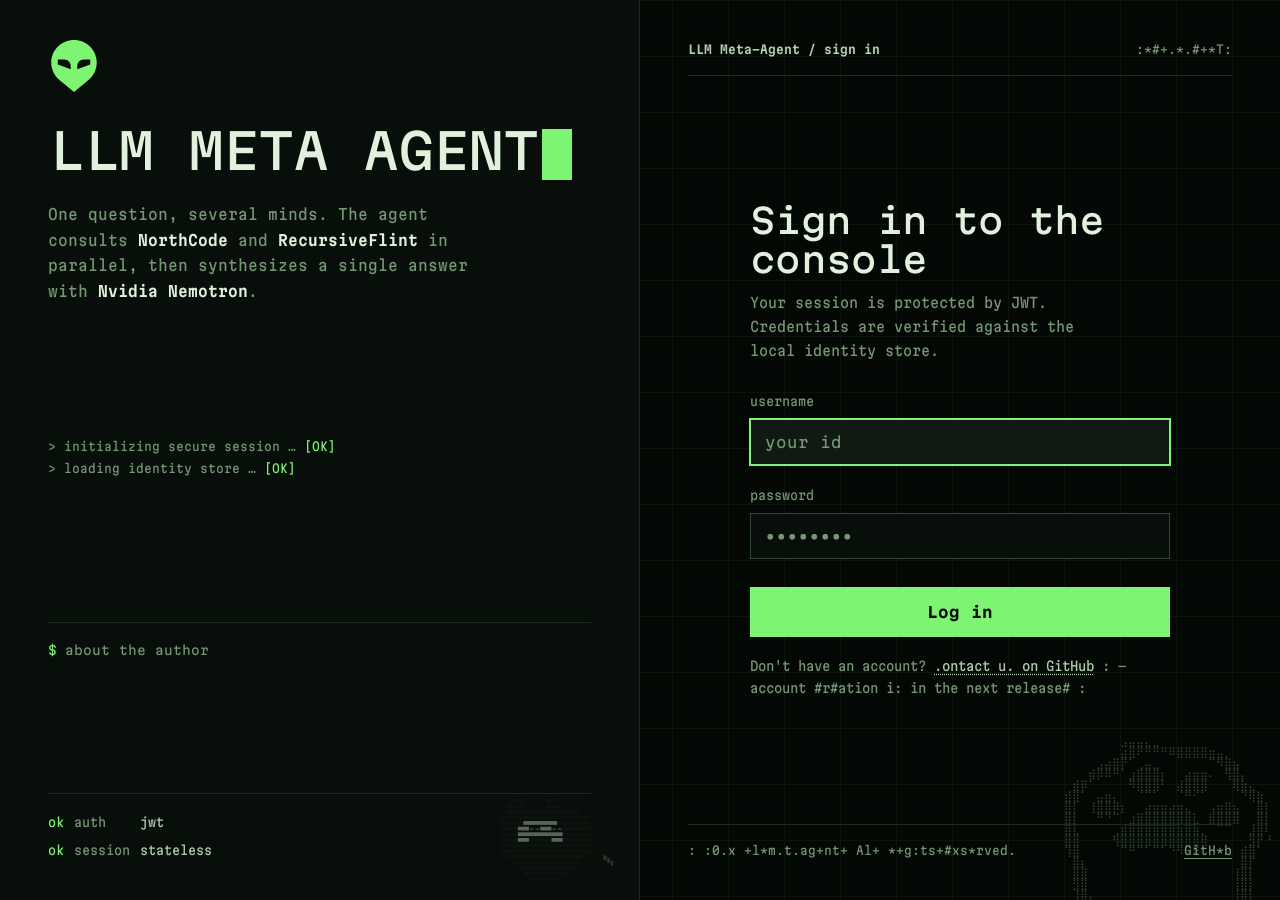
==== commit de870b65: "UI update and model update" ====
--- a/src/main/resources/static/login.html
+++ b/src/main/resources/static/login.html
@@ -361,6 +361,16 @@
 }
 @keyframes spin { to { transform: rotate(360deg); } }
 
+@keyframes catEnter {
+  from { transform: translateY(140%); }
+  to { transform: translateY(0); }
+}
+
+@keyframes catFloat {
+  0%, 100% { transform: translateY(0); }
+  50% { transform: translateY(-6px); }
+}
+
 /* ── Help / contact ── */
 .helpline {
   margin-top: 18px;
@@ -400,11 +410,28 @@
   bottom: 18px;
   width: 112px;
   height: 90px;
-  z-index: 0;
+  z-index: 2;
   opacity: 0.5;
   pointer-events: none;
+  animation: catEnter 0.8s ease-out forwards, catFloat 6s ease-in-out infinite 0.8s;
 }
 .field { position: relative; }
+
+/* ── Decorative braille art (bottom-right edge) ── */
+.braille-art {
+  position: fixed;
+  right: 0;
+  bottom: 0;
+  z-index: 0;
+  pointer-events: none;
+  opacity: 0.4;
+  font-family: var(--font-display);
+  font-size: 11px;
+  line-height: 1;
+  color: var(--color-muted);
+  white-space: pre;
+  animation: catFloat 5s ease-in-out infinite;
+}
 
 /* ── Responsive ── */
 @media (max-width: 820px) {
@@ -568,6 +595,23 @@
     </footer>
   </main>
 </div>
+
+<pre class="braille-art" aria-hidden="true">⠀⠀⠀⠀⠀⠀⠀⠀⠀⠀⠀⠀⠀⠀⠀⠀⠀⠀⠀⠀⠀⠀⠀⠀⠀⠀⠀⠀
+⠀⠀⠀⠀⠀⠀⠀⠀⣠⣤⣤⣄⣀⠀⠀⠀⠀⠀⠀⠀⠀⠀⠀⠀⠀⠀⠀⠀
+⠀⠀⠀⠀⠀⠀⠀⠀⣴⣿⠟⠛⠛⠛⠿⣿⣿⣿⣿⣶⣤⡀⠀⠀⠀⠀⠀⠀
+⠀⠀⠀⠀⠀⣠⣴⣿⡟⠁⢀⣤⣀⠀⠀⠀⠀⠀⠀⠉⠻⣿⣦⠀⠀⠀⠀⠀
+⠀⠀⠀⠀⣾⡿⠿⠛⠁⣰⣿⣿⣿⡆⠀⠀⣴⣶⣶⠄⠀⢻⣿⡄⠀⠀⠀⠀
+⠀⠀⣾⡿⠁⠀⠀⠀⠀⠻⣿⣿⣿⠃⠀⣼⣿⣿⣿⠀⠀⠀⢿⣷⣄⠀⠀⠀
+⠀⣾⣿⠁⠀⣤⣶⡄⠀⠀⠈⠉⠁⠀⠀⠈⠛⠊⠁⠀⠀⠀⠀⠙⢿⣷⠀⠀
+⠀⣿⡇⠀⢸⣿⣿⡿⡆⠀⠀⣴⣶⣶⣴⣶⣄⠀⠀⢠⣶⣿⣦⠀⠀⣿⡇⠀
+⠀⣿⡇⠀⠀⠛⠙⠉⠀⣰⣿⣿⣿⣿⣿⣿⣿⣇⠀⣿⣿⣿⣿⠀⠀⣿⡇⠀
+⠀⣿⣇⠀⠀⠀⠀⢀⣾⣿⣿⣿⣿⣿⣿⣷⣿⣷⡀⠀⠉⠉⠀⠀⣸⣿⠇⠀
+⠀⣿⣿⠀⠀⠀⠀⢻⣿⣿⣿⣿⣿⣿⣿⣿⣿⣿⣿⠀⠀⠀⠀⠀⣻⡟⠘⠀
+⠀⢹⣿⠀⠀⠀⠀⠀⠉⠛⠉⠁⠉⠁⠙⠻⠿⠟⠀⠀⠀⠀⠀⣾⣿⠁⠀⠀
+⠀⠀⣿⡆⠀⠀⠀⠀⠀⠀⠀⠀⠀⠀⠀⠀⠀⠀⠀⠀⠀⠀⠀⣿⡏⠀⠀⠀
+⠀⠀⣿⣿⠀⠀⠀⠀⠀⠀⠀⠀⠀⠀⠀⠀⠀⠀⠀⠀⠀⠀⢸⣿⡇⠀⠀⠀
+⠀⠀⣻⣿⠀⠀⠀⠀⠀⠀⠀⠀⠀⠀⠀⠀⠀⠀⠀⠀⠀⠀⢸⣿⡇⠀⠀⠀
+⠀⠀⢸⣿⡄⠀⠀⠀⠀⠀⠀⠀⠀⠀⠀⠀⠀⠀⠀⠀⠀⠀⢸⣿⡇⠀⠀⠀</pre>
 
 <noscript>
   <p style="padding:16px">JavaScript is disabled — the form still works and posts to /api/login.</p>
